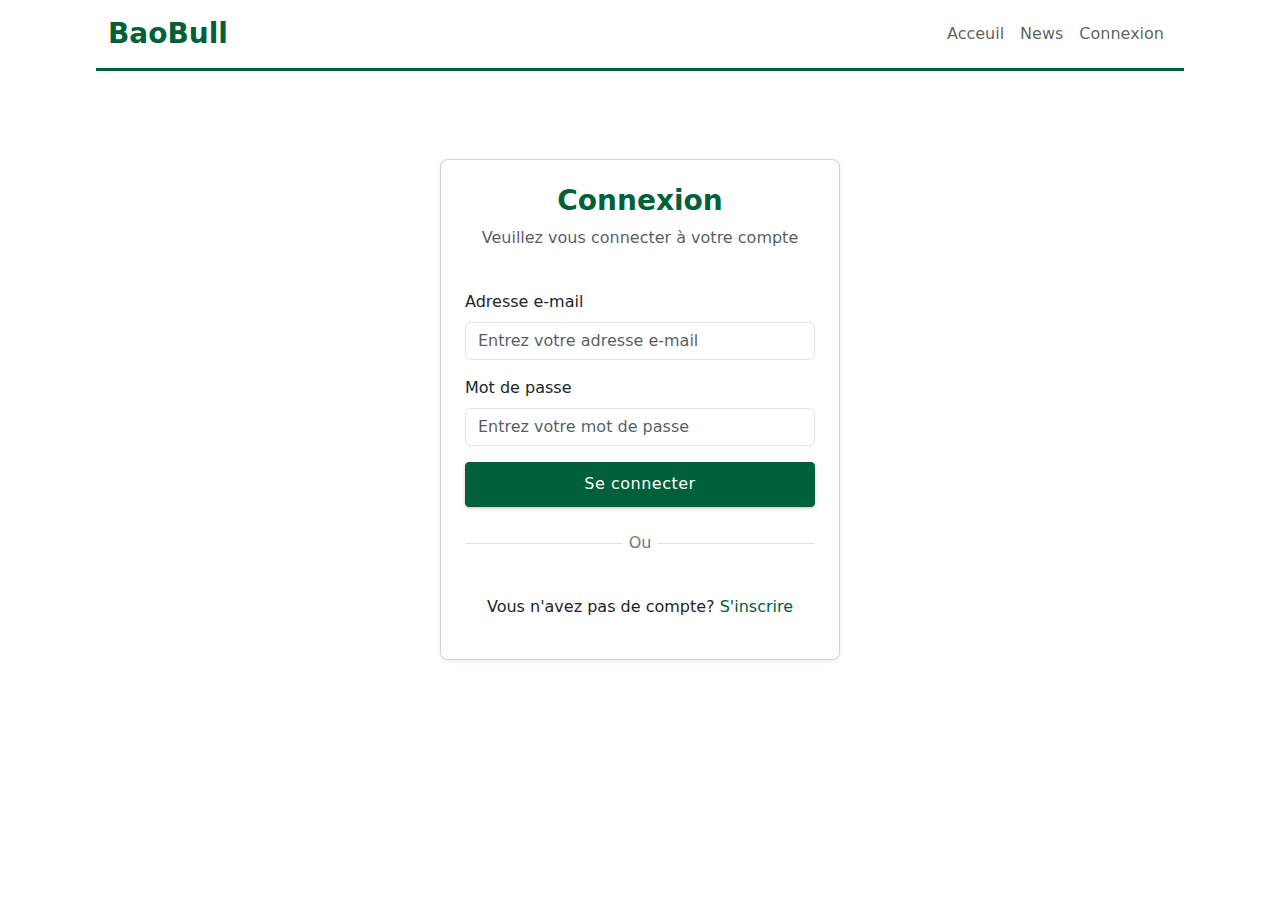
==== src/projet/client/login.html @ 6332bdb0 "Creation of the login page" ====
<!DOCTYPE html>
<html lang="fr">
  <head>
    <meta charset="utf-8" />
    <meta http-equiv="X-UA-Compatible" content="IE=edge" />
    <link rel="shortcut icon" href="assets/logo.png" type="image/x-icon" />
    <title>BaoBull</title>
    <meta name="viewport" content="width=device-width, initial-scale=1" />
    <link href="css/main.css" rel="stylesheet" />
    <link href="css/login.css" rel="stylesheet" />
    <link
      href="https://cdn.jsdelivr.net/npm/bootstrap@5.3.3/dist/css/bootstrap.min.css"
      rel="stylesheet"
      integrity="sha384-QWTKZyjpPEjISv5WaRU9OFeRpok6YctnYmDr5pNlyT2bRjXh0JMhjY6hW+ALEwIH"
      crossorigin="anonymous"
    />
  </head>

  <body class="mx-auto">
    <header class="mb-2">
      <nav class="navbar navbar-expand-lg navbar-light">
        <div class="container-fluid">
          <a class="navbar-brand fs-3" href="index.html">BaoBull</a>
          <button class="navbar-toggler" type="button" data-bs-toggle="collapse" data-bs-target="#navbarNav" aria-controls="navbarNav" aria-expanded="false" aria-label="Toggle navigation">
            <span class="navbar-toggler-icon"></span>
          </button>
          <div class="collapse navbar-collapse justify-content-end" id="navbarNav">
            <ul class="navbar-nav">
              <li class="nav-item">
                <a class="nav-link" href="index.html">Acceuil</a>
              </li>
              <li class="nav-item">
                <a class="nav-link" href="index.html#news">News</a>
              </li>
              <li class="nav-item">
                <a class="nav-link active-link" href="#">Connexion</a>
              </li>
            </ul>
          </div>
        </div>
      </nav>
    </header>

    <section id="mainform" class="mb-2">
      <!-- Login Container -->
  <div class="container">
    <div class="row">
      <div class="col-12">
        <div class="login-container card shadow-sm rounded-3 p-4">
          <div class="login-header text-center mb-4">
            <h3 class="fw-bold">Connexion</h3>
            <p class="text-muted">Veuillez vous connecter à votre compte</p>
          </div>
          
          <form>
            <div class="mb-3">
              <label for="email" class="form-label fw-medium">Adresse e-mail</label>
              <input type="email" class="form-control" id="email" placeholder="Entrez votre adresse e-mail">
            </div>
            
            <div class="mb-3">
              <label for="password" class="form-label fw-medium">Mot de passe</label>
              <input type="password" class="form-control" id="password" placeholder="Entrez votre mot de passe">
            </div>            
            <button type="submit" class="button btn-rolex w-100" id="btnSubmit">Se connecter</button>
          </form>
          <div class="divider">
            <span class="px-2 bg-white">Ou</span>
          </div>          
          <!-- Sign Up Link -->
          <div class="text-center mt-3">
            <p>Vous n'avez pas de compte? <a href="#" class="text-decoration-none text-rolex fw-medium">S'inscrire</a></p>
          </div>
        </div>
      </div>
    </div>
  </div>
    </section>
    <div id="popUp" class="container"></div>
    <script src="https://ajax.googleapis.com/ajax/libs/jquery/3.7.1/jquery.min.js"></script>
    <script src="js/login.js"></script>
    <script src="js/HttpService.js"></script>
    <script
      src="https://cdn.jsdelivr.net/npm/bootstrap@5.3.3/dist/js/bootstrap.bundle.min.js"
      integrity="sha384-YvpcrYf0tY3lHB60NNkmXc5s9fDVZLESaAA55NDzOxhy9GkcIdslK1eN7N6jIeHz"
      crossorigin="anonymous"
    ></script>
  </body>
</html>
---- src/projet/client/css/main.css ----
:root {
  --rolex-green: #006039;
  --rolex-green-dark: #00502F;
}
body {
  background-color: #f8f9fa;
  font-family: -apple-system, BlinkMacSystemFont, 'Segoe UI', Roboto, Oxygen, Ubuntu, Cantarell, 'Open Sans', 'Helvetica Neue', sans-serif;
  width: 85%;
}

.navbar {
  border-bottom: 3px solid var(--rolex-green);
}

.navbar-brand {
  color: var(--rolex-green) !important;
  font-weight: 600;
}

.nav-link:hover {
  color: var(--rolex-green) !important;
}

.active-nav-link {
  color: var(--rolex-green) !important;
  border-bottom: 2px solid var(--rolex-green);
}
---- src/projet/client/css/login.css ----
:root {
    --rolex-green: #006039;
    --rolex-green-dark: #00502F;
  }
  .login-container {
    max-width: 400px;
    margin: 5rem auto;
  }
  
  .login-header h3 {
    color: var(--rolex-green);
  }
  
  .form-control:focus {
    border-color: var(--rolex-green);
    box-shadow: 0 0 0 0.2rem rgba(0, 96, 57, 0.25);
  }
  
  .btn-rolex {
    background-color: var(--rolex-green);
    border: 1px solid var(--rolex-green);
    color: white;
    font-weight: 500;
    letter-spacing: 0.5px;
    padding: 0.6rem 0;
    border-radius: 4px;
    transition: all 0.2s ease;
    box-shadow: 0 2px 4px rgba(0, 0, 0, 0.1), 0 1px 2px rgba(0, 0, 0, 0.15);
    position: relative;
    overflow: hidden;
  }
  
  .btn-rolex:hover {
    background-color: var(--rolex-green-dark);
    border-color: var(--rolex-green-dark);
    color: white;
    box-shadow: 0 3px 6px rgba(0, 0, 0, 0.15), 0 2px 4px rgba(0, 0, 0, 0.12);
    transform: translateY(-1px);
  }
  
  .btn-rolex:active {
    background-color: var(--rolex-green-dark);
    border-color: var(--rolex-green-dark);
    box-shadow: 0 1px 2px rgba(0, 0, 0, 0.1) inset;
    transform: translateY(1px);
  }
  
  .btn-rolex::before {
    content: '';
    position: absolute;
    top: 0;
    left: -100%;
    width: 100%;
    height: 100%;
    background: linear-gradient(
      to right,
      transparent 0%,
      rgba(255, 255, 255, 0.2) 50%,
      transparent 100%
    );
    transition: left 0.7s ease;
  }
  
  .btn-rolex:hover::before {
    left: 100%;
  }
  
  .text-rolex {
    color: var(--rolex-green) !important;
  }
  
  .text-rolex:hover {
    color: var(--rolex-green-dark) !important;
  }
  
  .divider {
    text-align: center;
    margin: 1.5rem 0;
    position: relative;
    color: #777;
  }
  
  .divider::before, .divider::after {
    content: "";
    position: absolute;
    top: 50%;
    width: 45%;
    height: 1px;
    background-color: #dee2e6;
  }
  
  .divider::before {
    left: 0;
  }
  
  .divider::after {
    right: 0;
  }
  
  .form-check-input:checked {
    background-color: var(--rolex-green);
    border-color: var(--rolex-green);
  }
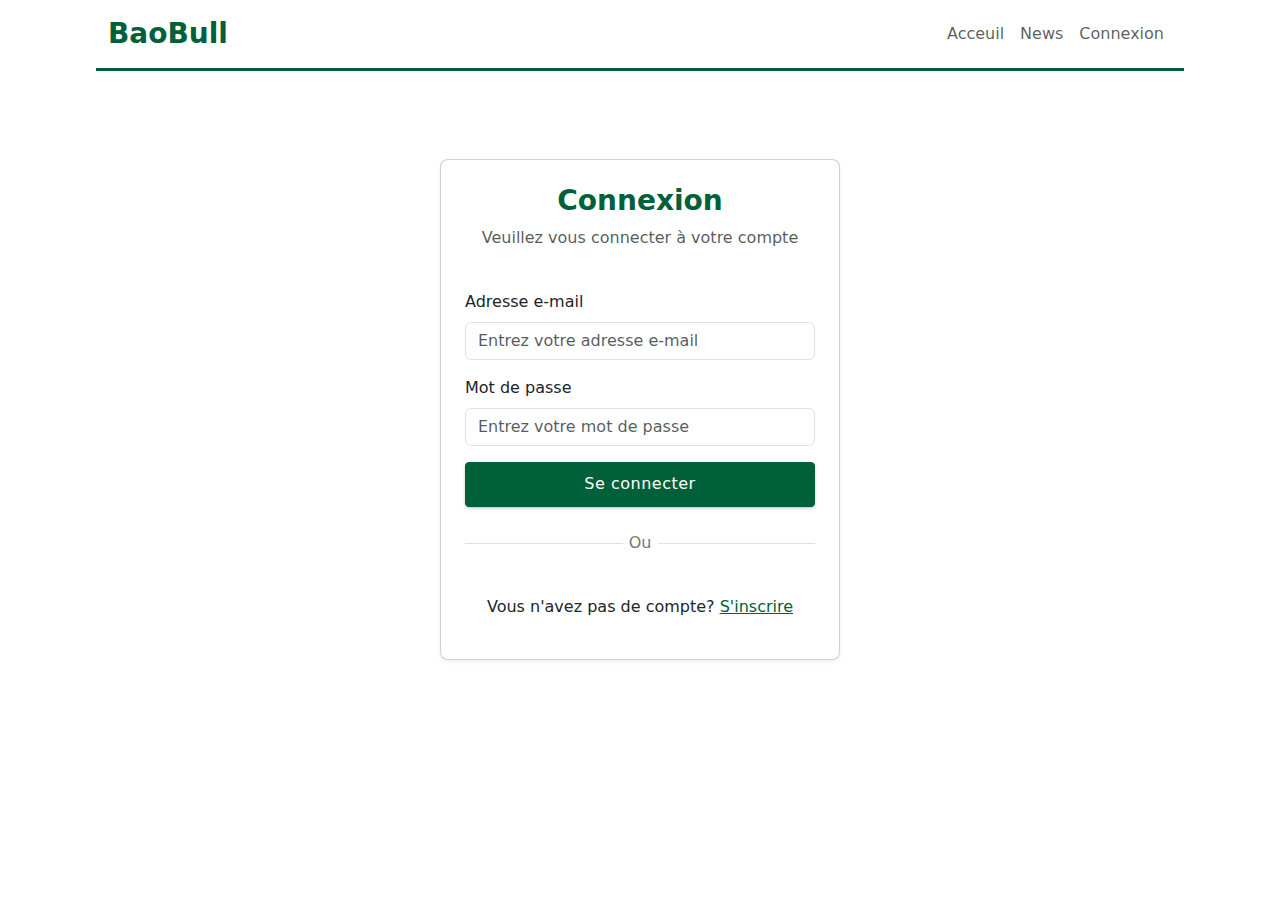
==== commit cb173861: "Creation of the register page" ====
--- a/src/projet/client/login.html
+++ b/src/projet/client/login.html
@@ -40,7 +40,11 @@
         </div>
       </nav>
     </header>
-
+    <div id="error-container" class="position-fixed top-15 start-50 translate-middle-x z-3 d-none">
+  <div class="alert alert-danger" role="alert" id="error-message">
+</div>
+</div>
+    </div>
     <section id="mainform" class="mb-2">
       <!-- Login Container -->
   <div class="container">
@@ -53,23 +57,34 @@
           </div>
           
           <form>
+            <div class="mb-3 d-none" id="name-cont">
+              <label for="name" class="form-label fw-medium">Nom</label>
+              <input type="name" class="form-control" id="name" placeholder="Entrez votre nom">
+            </div>        
+            <div class="mb-3 d-none" id="famName-cont">
+              <label for="familyName" class="form-label fw-medium">Nom de famille</label>
+              <input type="familyName" class="form-control" id="familyName" placeholder="Entrez votre nom de famille">
+            </div>        
             <div class="mb-3">
               <label for="email" class="form-label fw-medium">Adresse e-mail</label>
               <input type="email" class="form-control" id="email" placeholder="Entrez votre adresse e-mail">
             </div>
-            
             <div class="mb-3">
               <label for="password" class="form-label fw-medium">Mot de passe</label>
               <input type="password" class="form-control" id="password" placeholder="Entrez votre mot de passe">
-            </div>            
+            </div> 
+            <div class="mb-3 d-none" id="password-conf-cont">
+              <label for="password" class="form-label fw-medium">Mot de passe</label>
+              <input type="password" class="form-control" id="password-confirmation" placeholder="Confirmez votre mot de passe">
+            </div>               
             <button type="submit" class="button btn-rolex w-100" id="btnSubmit">Se connecter</button>
           </form>
           <div class="divider">
             <span class="px-2 bg-white">Ou</span>
           </div>          
           <!-- Sign Up Link -->
-          <div class="text-center mt-3">
-            <p>Vous n'avez pas de compte? <a href="#" class="text-decoration-none text-rolex fw-medium">S'inscrire</a></p>
+          <div class="text-center mt-3" id="otherOption">
+            <p id="register">Vous n'avez pas de compte? <a href="#" class="text-rolex fw-medium">S'inscrire</a></p>
           </div>
         </div>
       </div>
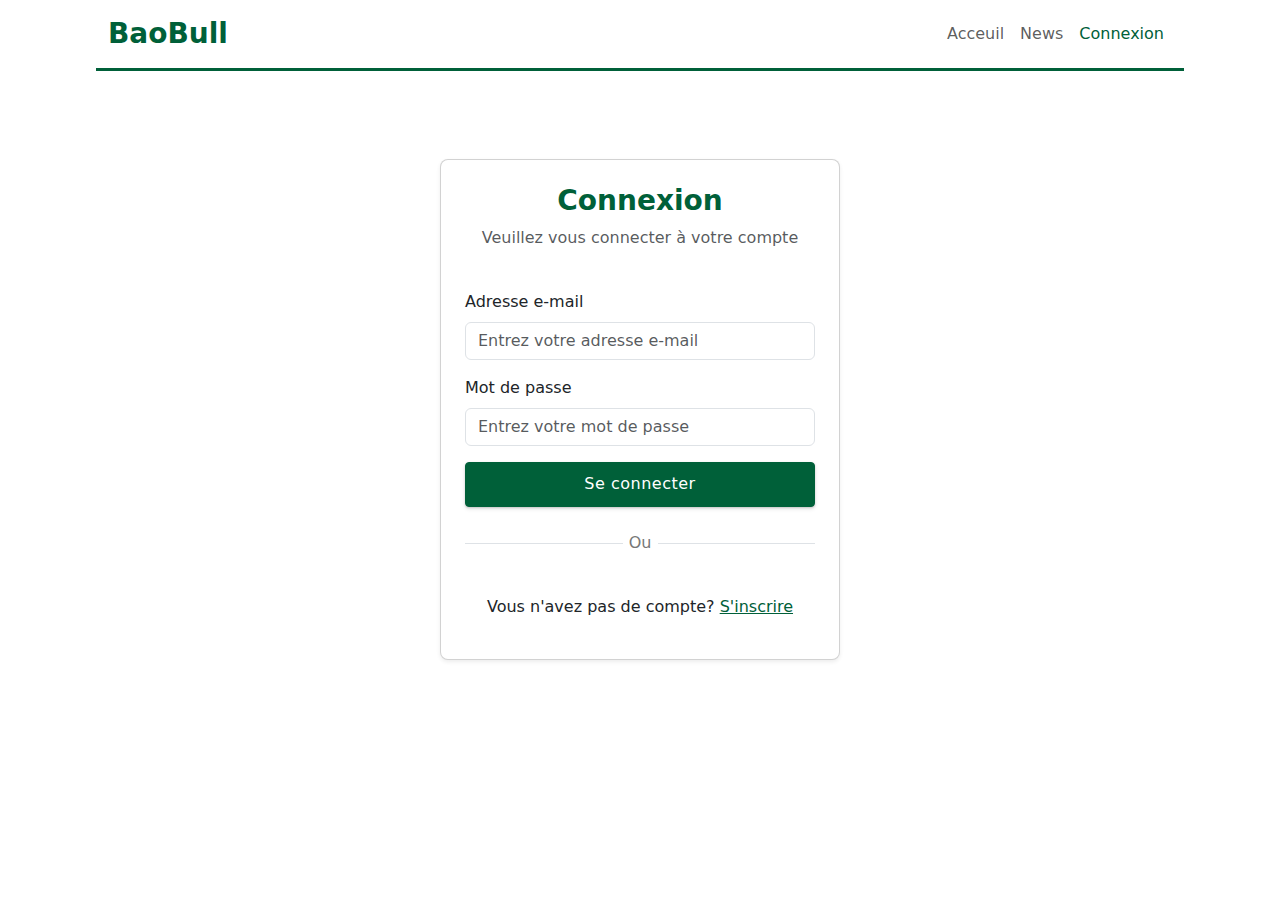
==== commit 9f4858d8: "Creation of the portfolio page. Todo: check why the today PL is not matchin with the pl in money whi" ====
--- a/src/projet/client/login.html
+++ b/src/projet/client/login.html
@@ -33,7 +33,7 @@
                 <a class="nav-link" href="index.html#news">News</a>
               </li>
               <li class="nav-item">
-                <a class="nav-link active-link" href="#">Connexion</a>
+                <a class="nav-link active-nav-link" href="#">Connexion</a>
               </li>
             </ul>
           </div>
--- a/src/projet/client/css/main.css
+++ b/src/projet/client/css/main.css
@@ -23,5 +23,4 @@
 
 .active-nav-link {
   color: var(--rolex-green) !important;
-  border-bottom: 2px solid var(--rolex-green);
 }